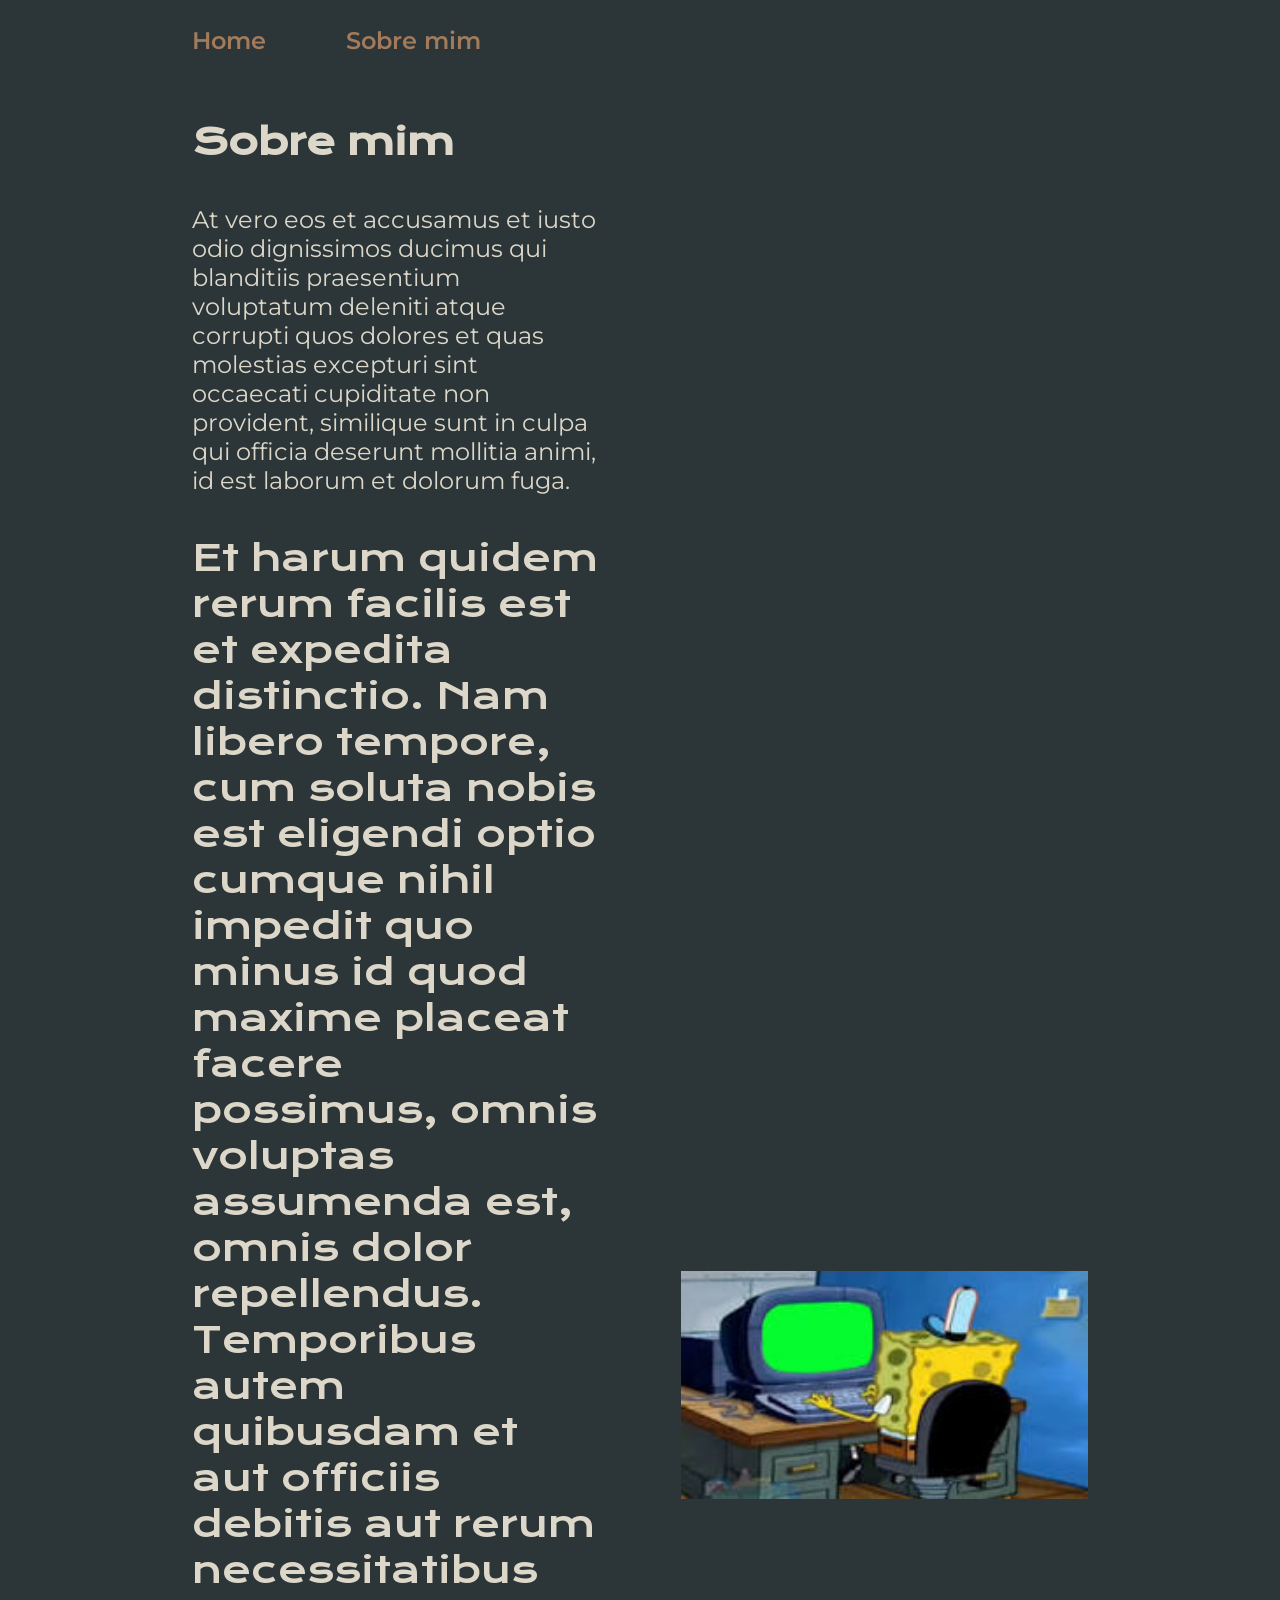
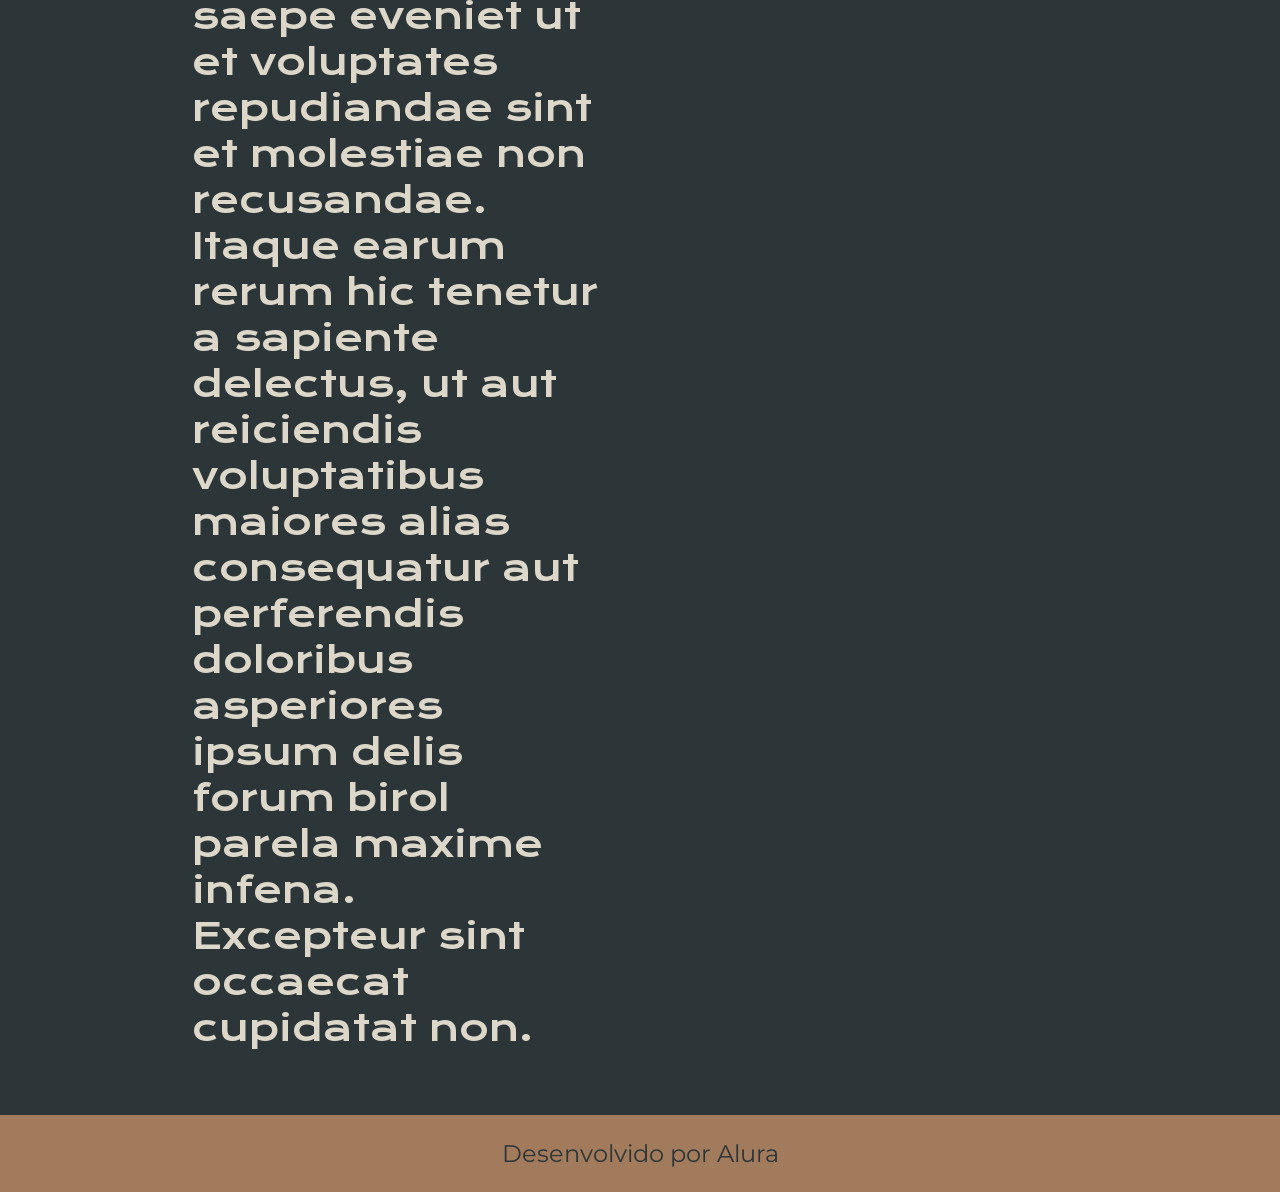
==== about.html @ d349043c "Upload do projeto" ====
<!DOCTYPE html>
<html lang="pt-br">
<head>
    <meta charset="UTF-8">
    <meta http-equiv="X-UA-Compatible" content="IE=edge">
    <meta name="viewport" content="width=device-width, initial-scale=1.0">
    <title>Sober mim</title>
    <link rel="stylesheet" href="./styles/style.css">
</head>
<body>
    <header class="cabecalho">
        <nav class="cabecalho__menu">
            <a class="cabecalho__menu__link" href="index.html">Home</a>
            <a class="cabecalho__menu__link" href="about.html">Sobre mim</a>
        </nav>
    </header>
    <main class="apresentacao">
        <section class="apresentacao__conteudo">
            <h1 class="apresentacao__conteudo__titulo">Sobre mim

            </h1>
            <p class="apresentacao__conteudo__texto">At vero eos et accusamus et iusto odio dignissimos ducimus qui blanditiis praesentium voluptatum deleniti atque corrupti quos dolores et quas molestias excepturi sint occaecati cupiditate non provident, similique sunt in culpa qui officia deserunt mollitia animi, id est laborum et dolorum fuga.</p>

            <p class="apresentacao__conteudo__titulo">Et harum quidem rerum facilis est et expedita distinctio. Nam libero tempore, cum soluta nobis est eligendi optio cumque nihil impedit quo minus id quod maxime placeat facere possimus, omnis voluptas assumenda est, omnis dolor repellendus. Temporibus autem quibusdam et aut officiis debitis aut rerum necessitatibus saepe eveniet ut et voluptates repudiandae sint et molestiae non recusandae. Itaque earum rerum hic tenetur a sapiente delectus, ut aut reiciendis voluptatibus maiores alias consequatur aut perferendis doloribus asperiores ipsum delis forum birol parela maxime infena. Excepteur sint occaecat cupidatat non.
            </p>
        </section>
        <img class="apresentacao__imagem" src="./assets/bob.jpg" alt="foto do bob esponja">
    </main>
    <footer class="rodape">
        <p>Desenvolvido por Alura</p>
    </footer>
</body>
</html>
---- styles/style.css ----
@import url('https://fonts.googleapis.com/css2?family=Krona+One&family=Montserrat:wght@400;600&display=swap');  /*importa fontes do google fonts*/

/**/

:root {
    --cor-primaria: #2C3639;
    --cor-secundaria: #DCD7C9;
    --cor-terciaria: #A27B5C;
    --cor-hover: #3F4E4F;

    --fonte-primaria: 'Krona One', sans-serif;
    --fonte-secundaria: 'Montserrat', sans-serif;
}


* {
    margin: 0; /*Limpa uma área fora da borda. A margem é transparente*/
    padding: 0; /*Limpa uma área ao redor do conteúdo. O enchimento é transparente*/
}

body {
    /*height: 100vh; /*Define a altura da tela viewport*/
    box-sizing: border-box; /*encolhe o conteudo dentro do elemento pai*/
    background-color: var(--cor-primaria); /*cor do plano de fundo*/
    color: var(--cor-secundaria); /*cor das fontes*/    
}

.cabecalho {
    padding: 2% 0 0 15%; /*Cria margem laterais, superior*/
    display: flex;  /*Flexbox - Posiciona tudo dentro do elemento Pai um do lado do outro*/
}

.cabecalho__menu {
    display: flex;  /*Flexbox - Posiciona tudo dentro do elemento Pai um do lado do outro*/
    gap: 80px; /*Cria os espaçamento entre os elementos*/
}

.cabecalho__menu__link {
    font-size: 1.5rem; /*tamanho da fonte. Alterado de 24px para rem. 16px = 1.*/
    font-family: var(--fonte-secundaria);  /*Formato da Fonte do google fonts*/
    font-weight: 600; /*Peso da fonte*/
    color: var(--cor-terciaria); /*Cor da fonte*/
    text-decoration: none; /*remove o sublinhado do link*/
}

.apresentacao { /*Propriedades do main*/
    /*margin: 10% 15%; /*Cria margem laterais, superior*/
    padding: 5% 15%; /*Cria margem laterais, superior*/
    display: flex;  /*Flexbox - Posiciona tudo dentro do elemento Pai um do lado do outro*/
    align-items: center; /*Traz o conteudo pro centro - display flex*/
    justify-content: space-between; /*Flexbox - Espaça os elementos do Main Apresentação*/
    gap: 82px; /*Cria os espaçamento entre os elementos*/
}

.apresentacao__conteudo {  /*Propriedades do <section>*/
    width: 50%; /*largura da section. Alterado de px para % para responsivar*/
    display: flex; /**/
    flex-direction: column; /*Coloca os itens em colunas*/
    gap: 40px; /*Cria os espaçamento entre os elementos filhos*/
}

.apresentacao__conteudo__titulo  { /*Propriedades do <h>1*/
    font-size: 2.25rem; /*tamanho da fonte. Alterado de 36px para rem. 16px = 1.*/ 
    font-family: var(--fonte-primaria); /*Formato da Fonte do google fonts*/
}

.titulo-destaque {
    color: var(--cor-terciaria); /**/
}

.apresentacao__conteudo__texto { /*Propriedades do <p>*/
    font-size: 1.5rem; /*tamanho da fonte. Alterado de 24px para rem. 16px = 1.*/
    font-family: var(--fonte-secundaria);  /*Formato da Fonte do google fonts*/
}

.apresentacao__links { /*Propriedades do <div> botao*/
    display: flex;  /*Flexbox - Posiciona tudo dentro do elemento Pai um do lado do outro*/
    flex-direction: column; /*Coloca os itens da div em colunas*/
    align-items: center; /*Alinha os itens no centro*/
    justify-content: space-between; /*Flexbox - Espaça os elementos do Main Apresentação*/
    gap: 32px; /*Espaçamento entre os itens*/
}

.apresentacao__links__subtitulo {
    font-family: var(--fonte-primaria); /*Formato da Fonte do google fonts*/
    font-weight: 400; /*Peso da fonte*/
    font-size: 1.5rem; /*Tamanho da fonte. Alterado de 24px para rem. 16px = 1.*/
}
.apresentacao__links__navegacao { /*Propriedades do <a> link botao*/
    /* background-color: var(--cor-terciaria); /*Cor de fundo do botão*/
    display: flex;  /*Flexbox - Posiciona tudo dentro do elemento Pai um do lado do outro*/
    justify-content: center; /*Flexbox - Espaça os elementos*/
    gap: 16px; /*Espaçamento entre os itens*/
    border: 2px solid var(--cor-terciaria); /*Borda do botao*/
    width: 50%; /*Largura do botao. Alterado de 378px para %*/
    text-align: center; /*Centralizar texto do botao*/
    border-radius: 8px; /*Borda do botao*/
    font-size: 1.5rem; /*Tamanho da fonte do botao. Alterado de 24px para rem. 16px = 1.*/
    font-weight: 600; /*Peso da fonte*/
    padding: 21.5px 0; /*Distancia do texto ate a borda, horizontal e vertical */
    text-decoration: none; /*Remove a decoração do texto do botão*/
    color: var(--cor-secundaria); /*Cor do texto do botão*/
    font-family: var(--fonte-secundaria); /*Tipo da fonte do botão*/
    
}

.apresentacao__links__link:hover { /*Estiliza o botão quando passa o mouse sobre */
    background-color: var(--cor-hover);
}

.apresentacao__imagem { /*Estiliza a imagem*/
    width: 50%;  /*Tamanho da imagem acompanhando o elemento pai main*/
}

.rodape {  /*Estiliza o rodape*/
    color: var(--cor-primaria); 
    background-color: var(--cor-terciaria);/*cor do plano de fundo*/
    padding: 24px 0; /*Distancia do texto ate a borda, horizontal e vertical */
    text-align: center;
    font-family: 'Montserrat', sans-serif; /*Tipo da fonte do botão*/
    font-size: 1.5rem; /*Tamanho da fonte. Alterado de 24px para rem. 16px = 1.*/
    font-weight: 400; /*Peso da fonte*/
}

@media (max-width: 1200px) {
    .cabecalho {  /*Cabecalho responsivo*/
        padding: 10%; /*Cria margem laterais, superior*/
    }

    .cabecalho__menu { /*Cabecalho responsivo*/
        justify-content: center;
    }

    .apresentacao { /*Propriedades do main responsivo*/
        flex-direction: column-reverse; /*Coloca o flex direction em coluna*/
        padding: 5%; /*Cria margem laterais, superior*/
    
    }

    .apresentacao__conteudo {
        width: auto;
    }
    
}
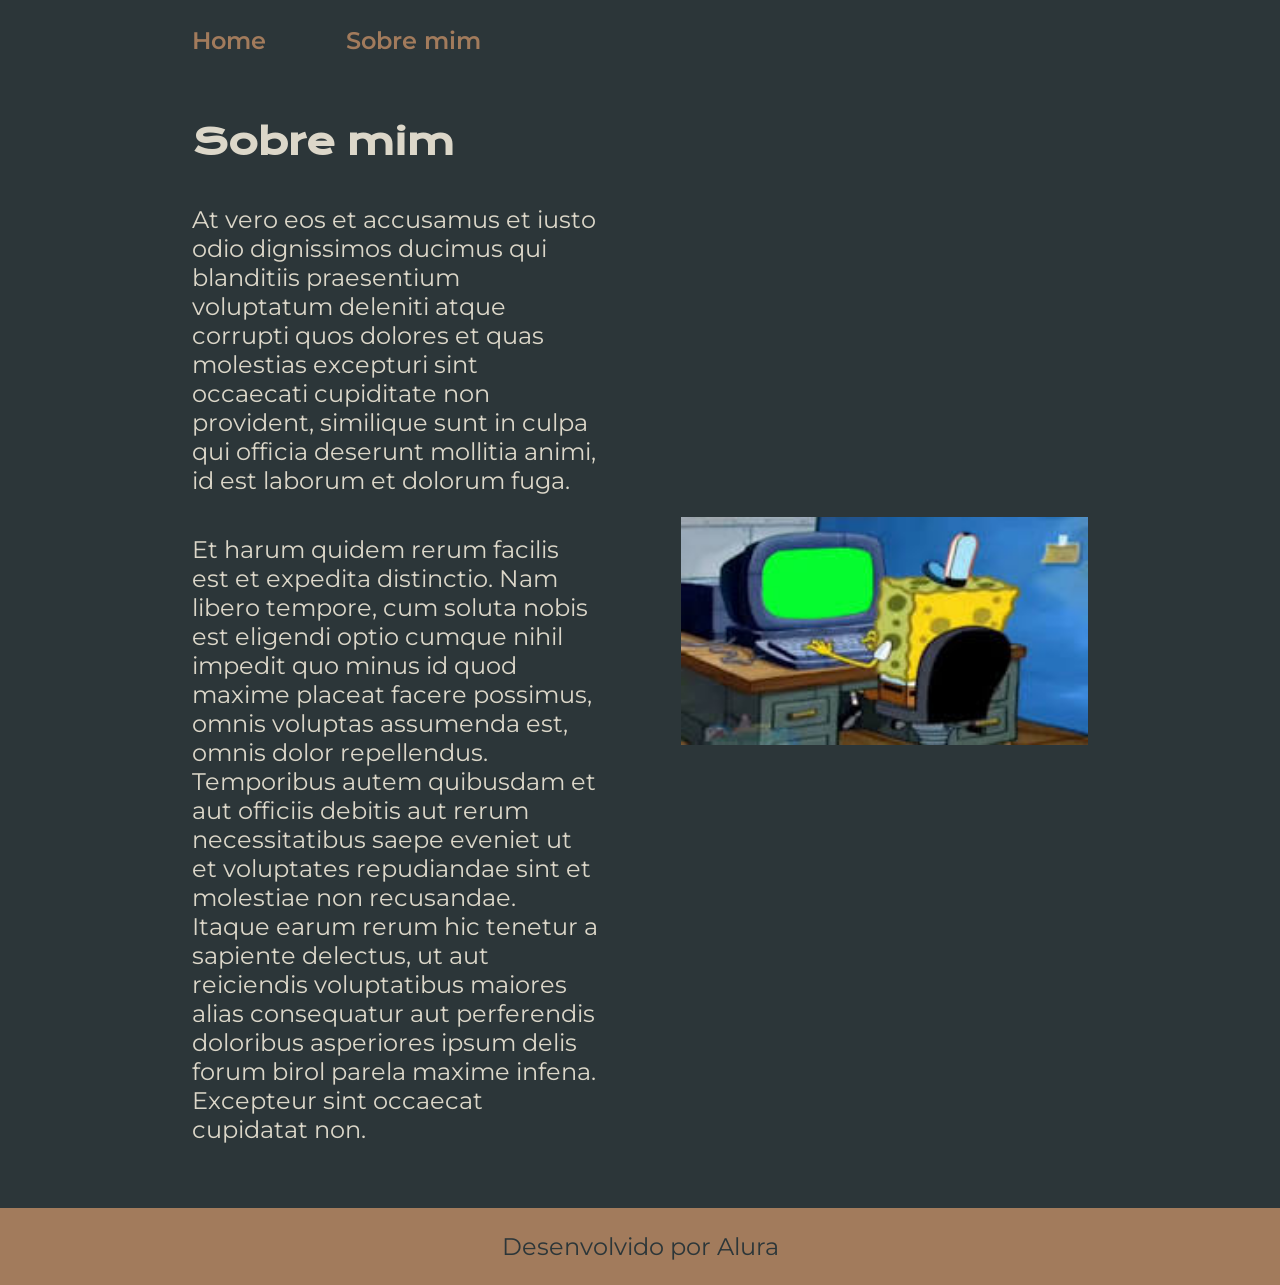
==== commit 3e95eafa: "Arquivos corretos" ====
--- a/about.html
+++ b/about.html
@@ -21,7 +21,7 @@
             </h1>
             <p class="apresentacao__conteudo__texto">At vero eos et accusamus et iusto odio dignissimos ducimus qui blanditiis praesentium voluptatum deleniti atque corrupti quos dolores et quas molestias excepturi sint occaecati cupiditate non provident, similique sunt in culpa qui officia deserunt mollitia animi, id est laborum et dolorum fuga.</p>
 
-            <p class="apresentacao__conteudo__titulo">Et harum quidem rerum facilis est et expedita distinctio. Nam libero tempore, cum soluta nobis est eligendi optio cumque nihil impedit quo minus id quod maxime placeat facere possimus, omnis voluptas assumenda est, omnis dolor repellendus. Temporibus autem quibusdam et aut officiis debitis aut rerum necessitatibus saepe eveniet ut et voluptates repudiandae sint et molestiae non recusandae. Itaque earum rerum hic tenetur a sapiente delectus, ut aut reiciendis voluptatibus maiores alias consequatur aut perferendis doloribus asperiores ipsum delis forum birol parela maxime infena. Excepteur sint occaecat cupidatat non.
+            <p class="apresentacao__conteudo__texto">Et harum quidem rerum facilis est et expedita distinctio. Nam libero tempore, cum soluta nobis est eligendi optio cumque nihil impedit quo minus id quod maxime placeat facere possimus, omnis voluptas assumenda est, omnis dolor repellendus. Temporibus autem quibusdam et aut officiis debitis aut rerum necessitatibus saepe eveniet ut et voluptates repudiandae sint et molestiae non recusandae. Itaque earum rerum hic tenetur a sapiente delectus, ut aut reiciendis voluptatibus maiores alias consequatur aut perferendis doloribus asperiores ipsum delis forum birol parela maxime infena. Excepteur sint occaecat cupidatat non.
             </p>
         </section>
         <img class="apresentacao__imagem" src="./assets/bob.jpg" alt="foto do bob esponja">
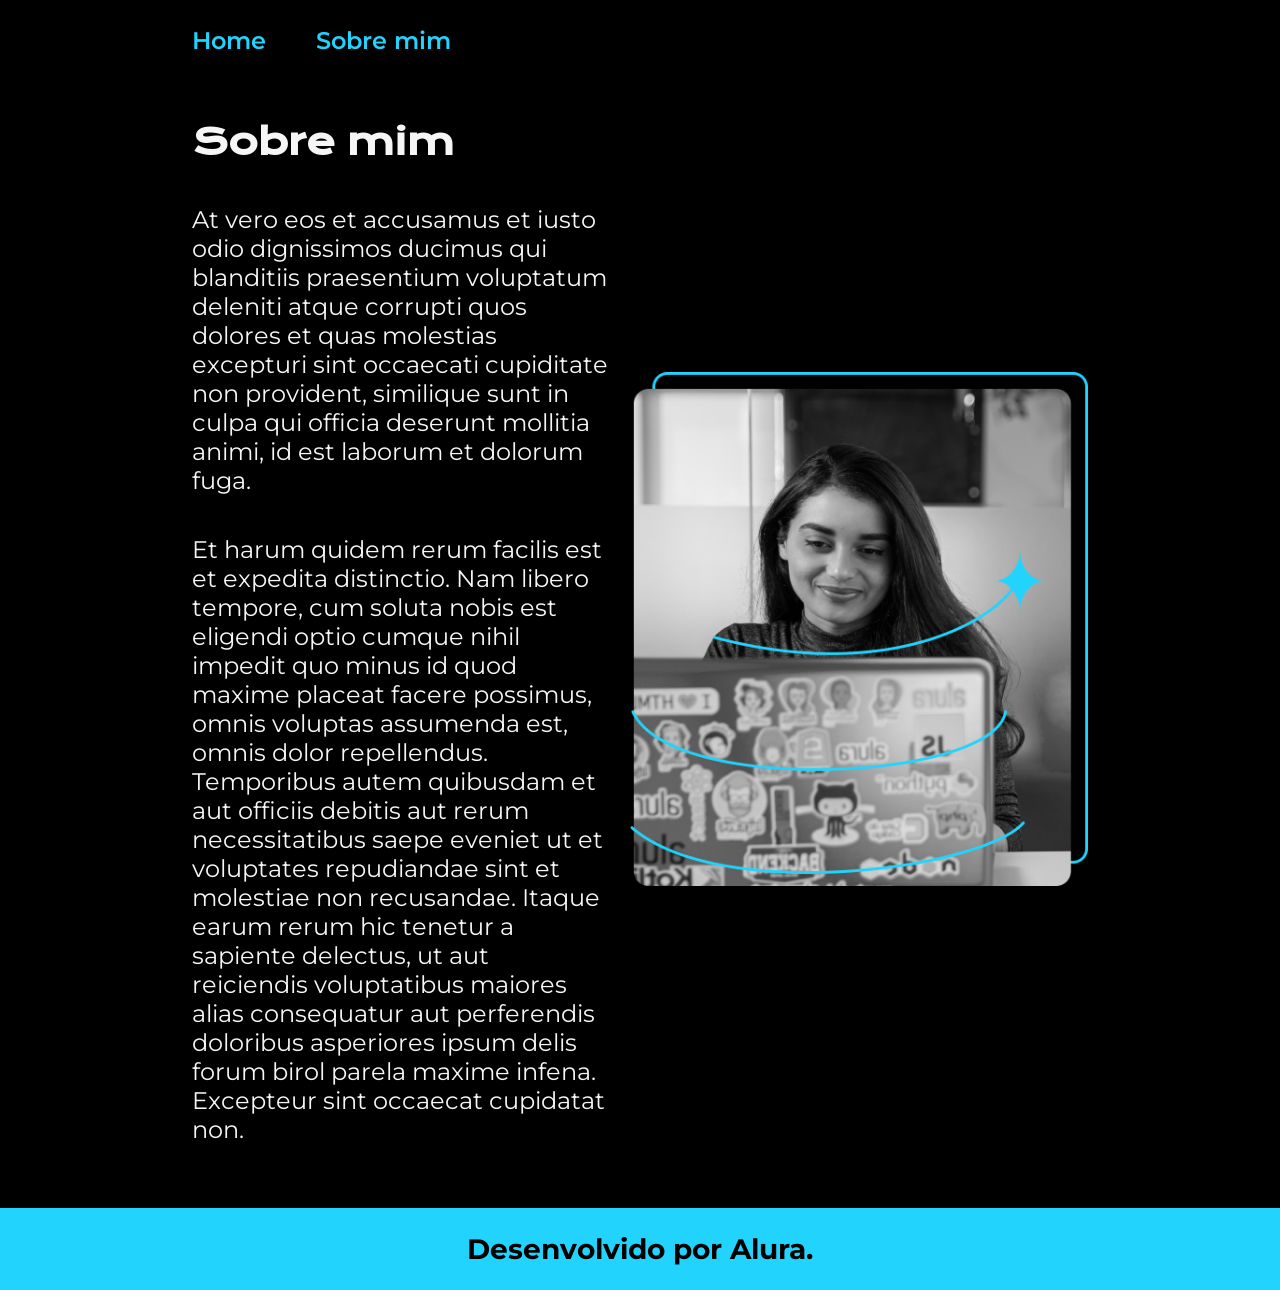
==== commit 03f2b38c: "Novo projeto com ajustes responsivos." ====
--- a/about.html
+++ b/about.html
@@ -4,30 +4,39 @@
     <meta charset="UTF-8">
     <meta http-equiv="X-UA-Compatible" content="IE=edge">
     <meta name="viewport" content="width=device-width, initial-scale=1.0">
-    <title>Sober mim</title>
-    <link rel="stylesheet" href="./styles/style.css">
+    <link rel="stylesheet" href="styles/style.css">
+    <title>Sobre mim</title>
 </head>
 <body>
     <header class="cabecalho">
         <nav class="cabecalho__menu">
-            <a class="cabecalho__menu__link" href="index.html">Home</a>
-            <a class="cabecalho__menu__link" href="about.html">Sobre mim</a>
-        </nav>
+            <a href="index.html"class="cabecalho__menu__link">Home</a>
+            <a href="about.html"class="cabecalho__menu__link">Sobre mim</a>
+        </nav>    
     </header>
     <main class="apresentacao">
         <section class="apresentacao__conteudo">
-            <h1 class="apresentacao__conteudo__titulo">Sobre mim
-
-            </h1>
-            <p class="apresentacao__conteudo__texto">At vero eos et accusamus et iusto odio dignissimos ducimus qui blanditiis praesentium voluptatum deleniti atque corrupti quos dolores et quas molestias excepturi sint occaecati cupiditate non provident, similique sunt in culpa qui officia deserunt mollitia animi, id est laborum et dolorum fuga.</p>
-
-            <p class="apresentacao__conteudo__texto">Et harum quidem rerum facilis est et expedita distinctio. Nam libero tempore, cum soluta nobis est eligendi optio cumque nihil impedit quo minus id quod maxime placeat facere possimus, omnis voluptas assumenda est, omnis dolor repellendus. Temporibus autem quibusdam et aut officiis debitis aut rerum necessitatibus saepe eveniet ut et voluptates repudiandae sint et molestiae non recusandae. Itaque earum rerum hic tenetur a sapiente delectus, ut aut reiciendis voluptatibus maiores alias consequatur aut perferendis doloribus asperiores ipsum delis forum birol parela maxime infena. Excepteur sint occaecat cupidatat non.
+            <h1 class="apresentacao__conteudo__titulo">Sobre mim</h1>
+            <p class="apresentacao__conteudo__texto">At vero eos et accusamus et iusto odio dignissimos ducimus qui 
+                blanditiis praesentium voluptatum deleniti atque corrupti quos dolores et quas molestias excepturi 
+                sint occaecati cupiditate non provident, similique sunt in culpa qui officia deserunt mollitia animi, 
+                id est laborum et dolorum fuga.</p>
+            <p class="apresentacao__conteudo__texto">Et harum quidem rerum facilis est et expedita distinctio. Nam 
+                libero tempore, cum soluta nobis est eligendi optio cumque nihil impedit quo minus id quod maxime 
+                placeat facere possimus, omnis voluptas assumenda est, omnis dolor repellendus. Temporibus autem 
+                quibusdam et aut officiis debitis aut rerum necessitatibus saepe eveniet ut et voluptates repudiandae 
+                sint et molestiae non recusandae. Itaque earum rerum hic tenetur a sapiente delectus, ut aut reiciendis 
+                voluptatibus maiores alias consequatur aut perferendis doloribus asperiores ipsum delis forum birol 
+                parela maxime infena. Excepteur sint occaecat cupidatat non.
             </p>
+              
         </section>
-        <img class="apresentacao__imagem" src="./assets/bob.jpg" alt="foto do bob esponja">
+        <section>
+            <img class="apresentacao__imagem" src="assets/Imagem.png" alt="Imagem Pessoal" class="main__imagem">
+        </section>
     </main>
     <footer class="rodape">
-        <p>Desenvolvido por Alura</p>
+        <h3>Desenvolvido por Alura.</h3>
     </footer>
 </body>
 </html>
--- a/styles/style.css
+++ b/styles/style.css
@@ -1,145 +1,138 @@
+@import url('https://fonts.googleapis.com/css2?family=Krona+One&family=Montserrat:wght@400;600&display=swap');
 
-@import url('https://fonts.googleapis.com/css2?family=Krona+One&family=Montserrat:wght@400;600&display=swap');  /*importa fontes do google fonts*/
-
-/**/
-
-:root {
-    --cor-primaria: #2C3639;
-    --cor-secundaria: #DCD7C9;
-    --cor-terciaria: #A27B5C;
-    --cor-hover: #3F4E4F;
-
+:root{
+    --cor-de-fundo: black;
+    --cor-do-texto: #F6F6F6;
+    --cor-azul: #22D4FD;
     --fonte-primaria: 'Krona One', sans-serif;
     --fonte-secundaria: 'Montserrat', sans-serif;
 }
 
-
 * {
-    margin: 0; /*Limpa uma área fora da borda. A margem é transparente*/
-    padding: 0; /*Limpa uma área ao redor do conteúdo. O enchimento é transparente*/
+    margin: 0;
+    padding: 0;
 }
 
 body {
-    /*height: 100vh; /*Define a altura da tela viewport*/
-    box-sizing: border-box; /*encolhe o conteudo dentro do elemento pai*/
-    background-color: var(--cor-primaria); /*cor do plano de fundo*/
-    color: var(--cor-secundaria); /*cor das fontes*/    
+    /* height: 100vh; */
+    box-sizing: border-box;
+    background-color: var(--cor-de-fundo);
+    color: var(--cor-do-texto);
 }
 
-.cabecalho {
-    padding: 2% 0 0 15%; /*Cria margem laterais, superior*/
-    display: flex;  /*Flexbox - Posiciona tudo dentro do elemento Pai um do lado do outro*/
+.cabecalho{
+    padding: 2% 0% 0% 15% ;
 }
 
-.cabecalho__menu {
-    display: flex;  /*Flexbox - Posiciona tudo dentro do elemento Pai um do lado do outro*/
-    gap: 80px; /*Cria os espaçamento entre os elementos*/
-}
-
-.cabecalho__menu__link {
-    font-size: 1.5rem; /*tamanho da fonte. Alterado de 24px para rem. 16px = 1.*/
-    font-family: var(--fonte-secundaria);  /*Formato da Fonte do google fonts*/
-    font-weight: 600; /*Peso da fonte*/
-    color: var(--cor-terciaria); /*Cor da fonte*/
-    text-decoration: none; /*remove o sublinhado do link*/
-}
-
-.apresentacao { /*Propriedades do main*/
-    /*margin: 10% 15%; /*Cria margem laterais, superior*/
-    padding: 5% 15%; /*Cria margem laterais, superior*/
-    display: flex;  /*Flexbox - Posiciona tudo dentro do elemento Pai um do lado do outro*/
-    align-items: center; /*Traz o conteudo pro centro - display flex*/
-    justify-content: space-between; /*Flexbox - Espaça os elementos do Main Apresentação*/
-    gap: 82px; /*Cria os espaçamento entre os elementos*/
-}
-
-.apresentacao__conteudo {  /*Propriedades do <section>*/
-    width: 50%; /*largura da section. Alterado de px para % para responsivar*/
-    display: flex; /**/
-    flex-direction: column; /*Coloca os itens em colunas*/
-    gap: 40px; /*Cria os espaçamento entre os elementos filhos*/
-}
-
-.apresentacao__conteudo__titulo  { /*Propriedades do <h>1*/
-    font-size: 2.25rem; /*tamanho da fonte. Alterado de 36px para rem. 16px = 1.*/ 
-    font-family: var(--fonte-primaria); /*Formato da Fonte do google fonts*/
-}
-
-.titulo-destaque {
-    color: var(--cor-terciaria); /**/
-}
-
-.apresentacao__conteudo__texto { /*Propriedades do <p>*/
-    font-size: 1.5rem; /*tamanho da fonte. Alterado de 24px para rem. 16px = 1.*/
-    font-family: var(--fonte-secundaria);  /*Formato da Fonte do google fonts*/
-}
-
-.apresentacao__links { /*Propriedades do <div> botao*/
-    display: flex;  /*Flexbox - Posiciona tudo dentro do elemento Pai um do lado do outro*/
-    flex-direction: column; /*Coloca os itens da div em colunas*/
-    align-items: center; /*Alinha os itens no centro*/
-    justify-content: space-between; /*Flexbox - Espaça os elementos do Main Apresentação*/
-    gap: 32px; /*Espaçamento entre os itens*/
-}
-
-.apresentacao__links__subtitulo {
-    font-family: var(--fonte-primaria); /*Formato da Fonte do google fonts*/
-    font-weight: 400; /*Peso da fonte*/
-    font-size: 1.5rem; /*Tamanho da fonte. Alterado de 24px para rem. 16px = 1.*/
-}
-.apresentacao__links__navegacao { /*Propriedades do <a> link botao*/
-    /* background-color: var(--cor-terciaria); /*Cor de fundo do botão*/
-    display: flex;  /*Flexbox - Posiciona tudo dentro do elemento Pai um do lado do outro*/
-    justify-content: center; /*Flexbox - Espaça os elementos*/
-    gap: 16px; /*Espaçamento entre os itens*/
-    border: 2px solid var(--cor-terciaria); /*Borda do botao*/
-    width: 50%; /*Largura do botao. Alterado de 378px para %*/
-    text-align: center; /*Centralizar texto do botao*/
-    border-radius: 8px; /*Borda do botao*/
-    font-size: 1.5rem; /*Tamanho da fonte do botao. Alterado de 24px para rem. 16px = 1.*/
-    font-weight: 600; /*Peso da fonte*/
-    padding: 21.5px 0; /*Distancia do texto ate a borda, horizontal e vertical */
-    text-decoration: none; /*Remove a decoração do texto do botão*/
-    color: var(--cor-secundaria); /*Cor do texto do botão*/
-    font-family: var(--fonte-secundaria); /*Tipo da fonte do botão*/
+.cabecalho__menu{
+    display: flex;
+    gap: 50px;
     
 }
 
-.apresentacao__links__link:hover { /*Estiliza o botão quando passa o mouse sobre */
-    background-color: var(--cor-hover);
+.cabecalho__menu__link{
+    color: var(--cor-azul);
+    font-family: var(--fonte-secundaria);
+    font-weight: 600;
+    font-size: 24px;
+    text-decoration: none;
 }
 
-.apresentacao__imagem { /*Estiliza a imagem*/
-    width: 50%;  /*Tamanho da imagem acompanhando o elemento pai main*/
+.apresentacao{
+    padding: 5% 15%;
+    display: flex;
+    align-items: center;
+    justify-content: space-between;
+    gap: 20px;
 }
 
-.rodape {  /*Estiliza o rodape*/
-    color: var(--cor-primaria); 
-    background-color: var(--cor-terciaria);/*cor do plano de fundo*/
-    padding: 24px 0; /*Distancia do texto ate a borda, horizontal e vertical */
+.apresentacao__conteudo {
+    width: 50%;/* width: 615px; */
+    display: flex;
+    flex-direction: column;
+    gap: 40px;
+}
+
+.apresentacao__conteudo__titulo{
+    font-size: 2.25rem;
+    font-family: var(--fonte-primaria);
+}
+
+.titulo__destaque {
+    color: var(--cor-azul);
+}
+
+.apresentacao__conteudo__texto{
+    font-size: 1.5rem;
+    font-family: var(--fonte-secundaria);
+}
+
+.apresentacao__links {
+    display: flex;
+    flex-direction: column;
+    justify-content: space-between;
+    align-items: center;
+    gap: 32px;
+}
+
+.apresentacao__links__subtitulo{
+    font-family: var(--fonte-primaria);
+    font-weight: 400;
+    font-size: 1.5rem;
+}
+
+.apresentacao__links__navegacao {
+    /*background-color: var(--cor-azul);*/
+    display: flex;
+    justify-content: center;
+    gap: 16px;
+    border: 2px solid var(--cor-azul);
+    width: 50%;/* width: 378px; */
     text-align: center;
-    font-family: 'Montserrat', sans-serif; /*Tipo da fonte do botão*/
-    font-size: 1.5rem; /*Tamanho da fonte. Alterado de 24px para rem. 16px = 1.*/
-    font-weight: 400; /*Peso da fonte*/
+    border-radius: 8px;
+    font-size: 1.5rem;
+    padding: 21.5px 0;
+    text-decoration: none;
+    color: var(--cor-do-texto);
+    font-family: var(--fonte-secundaria);
+    font-weight: 600;
+}
+
+.apresentacao__links__navegacao:hover{
+    background-color: #272727;
+}
+
+.rodape{
+    padding: 24px;
+    color: var(--cor-de-fundo);
+    background: var(--cor-azul);
+    text-align: center;
+    font-family: var(--fonte-secundaria);
+    font-weight: 400;
+    font-size: 1.5rem;
+}
+
+.apresentacao__imagem{
+    width: 100%;
 }
 
 @media (max-width: 1200px) {
-    .cabecalho {  /*Cabecalho responsivo*/
-        padding: 10%; /*Cria margem laterais, superior*/
+
+    .cabecalho{
+        padding: 10%;
     }
 
-    .cabecalho__menu { /*Cabecalho responsivo*/
+    .cabecalho__menu{
         justify-content: center;
     }
 
-    .apresentacao { /*Propriedades do main responsivo*/
-        flex-direction: column-reverse; /*Coloca o flex direction em coluna*/
-        padding: 5%; /*Cria margem laterais, superior*/
-    
+    .apresentacao{
+        padding: 5%;
+        flex-direction: column-reverse;
     }
 
     .apresentacao__conteudo {
         width: auto;
+        text-align: center
     }
-    
-}
+}
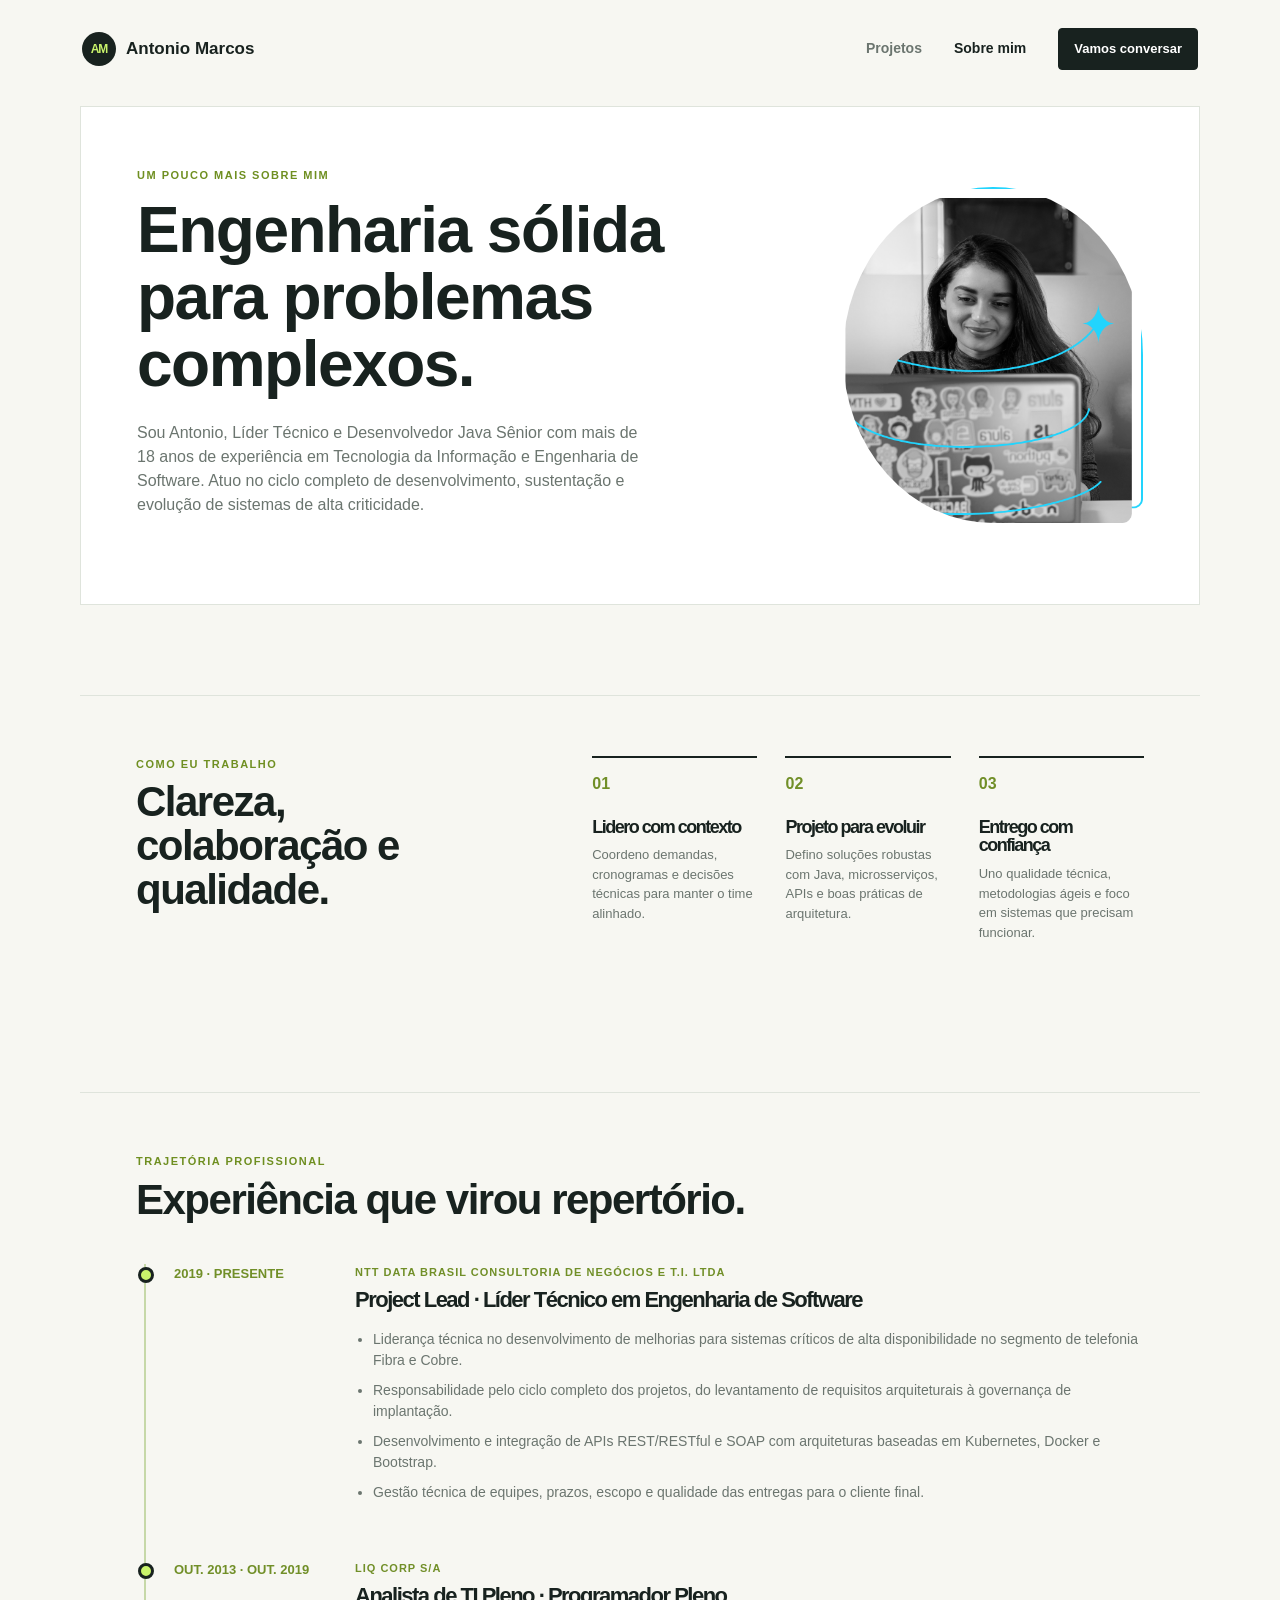
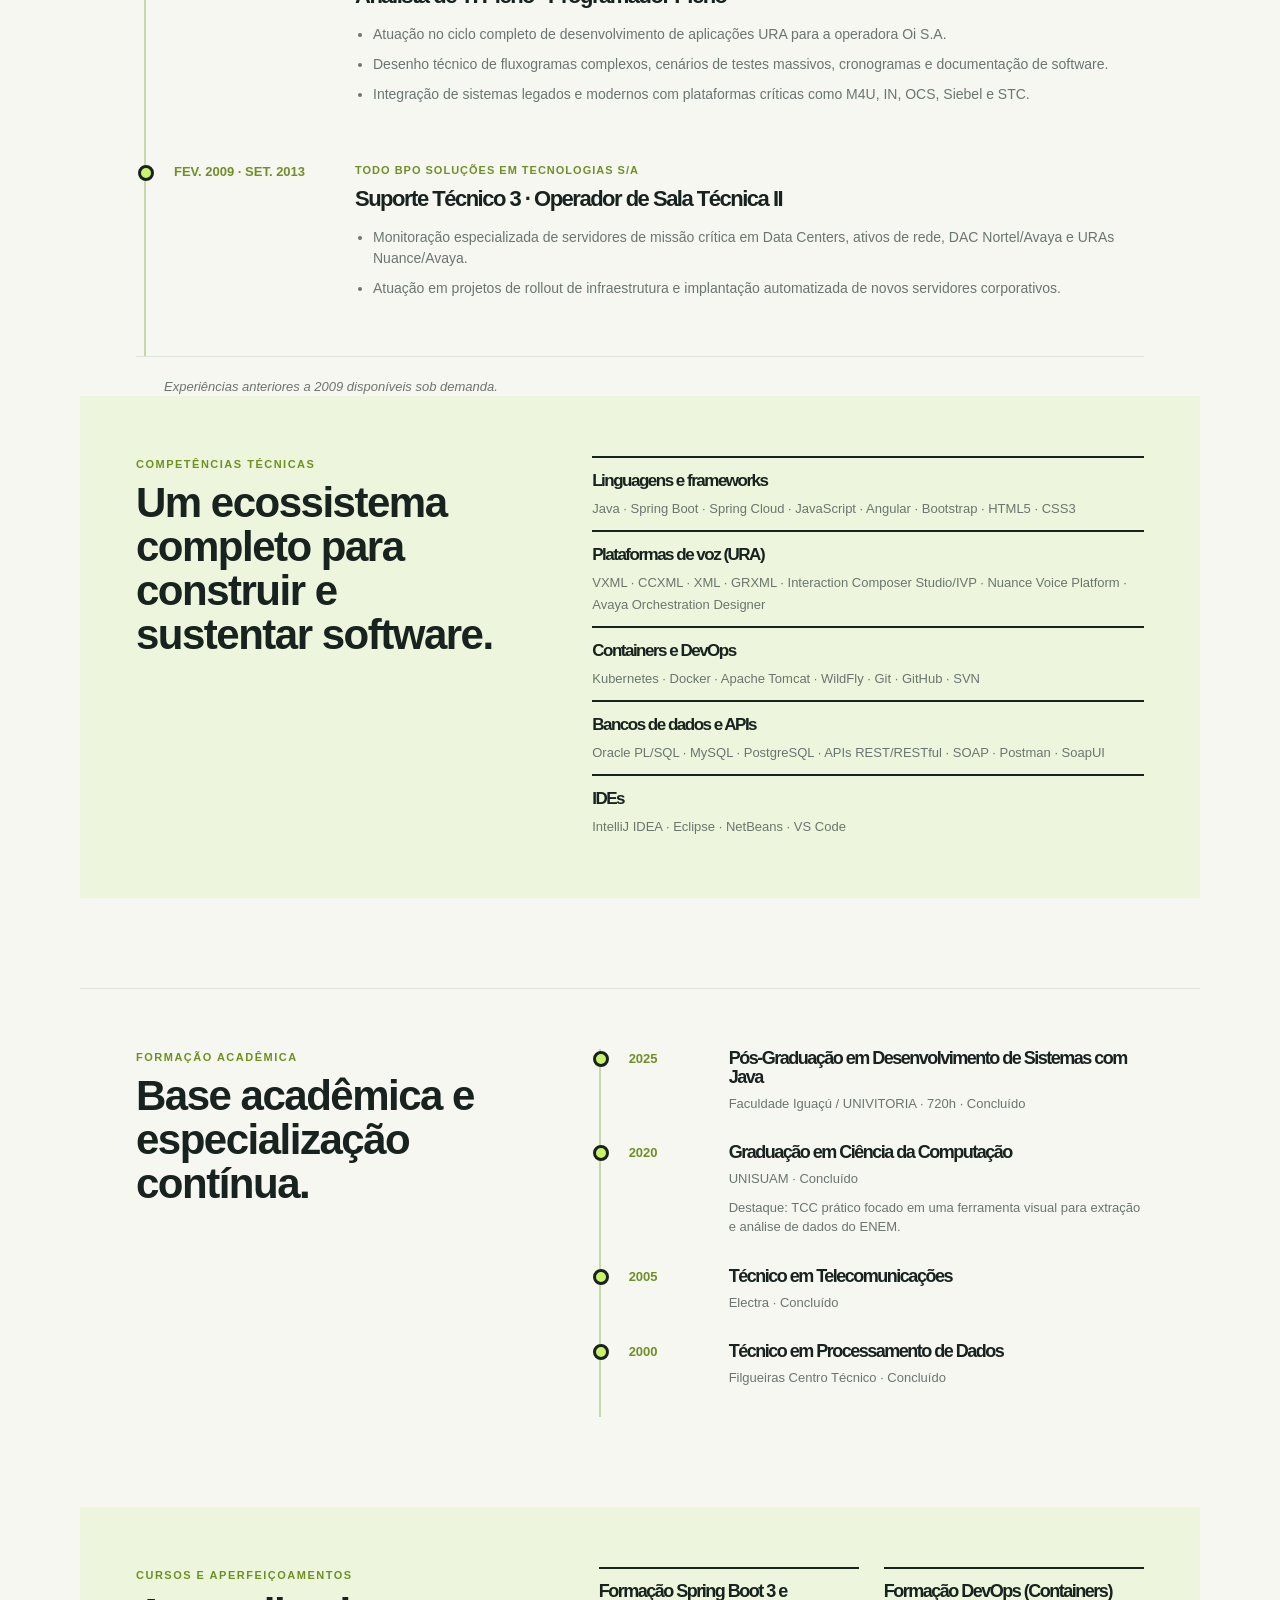
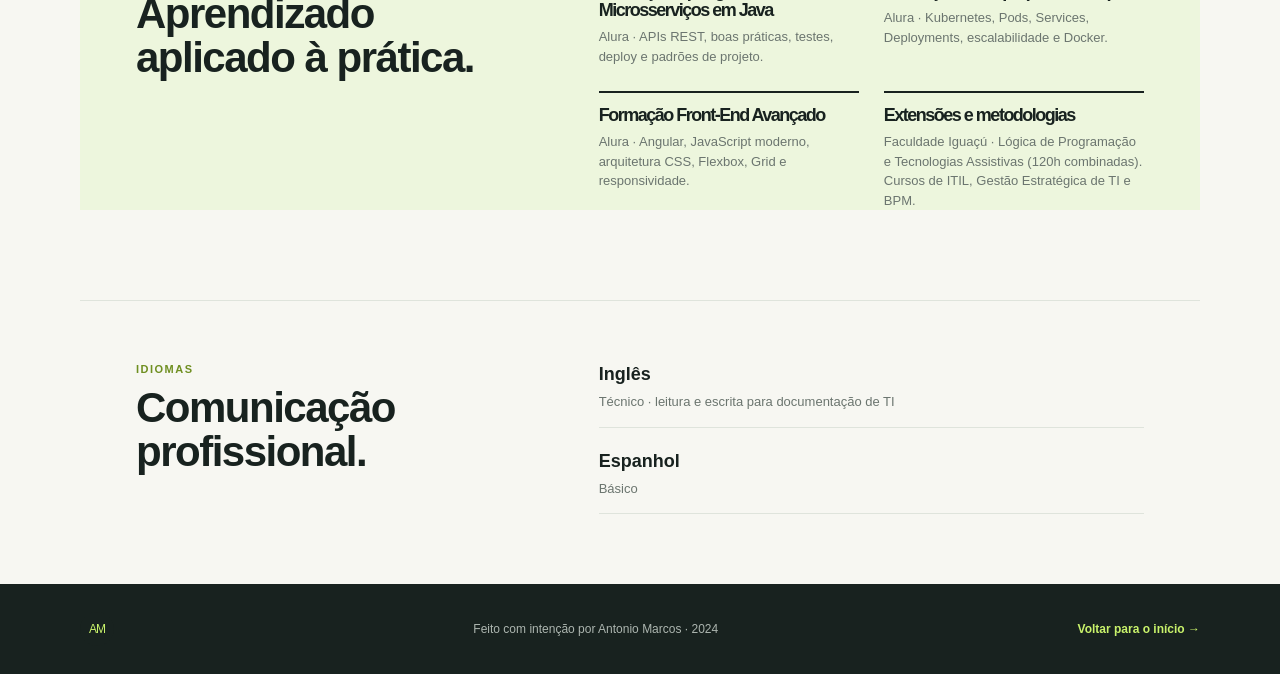
==== commit 6dcdb1a7: "Add files via upload" ====
--- a/about.html
+++ b/about.html
@@ -1,42 +1,27 @@
 <!DOCTYPE html>
-<html lang="pt-br">
+<html lang="pt-BR">
 <head>
     <meta charset="UTF-8">
     <meta http-equiv="X-UA-Compatible" content="IE=edge">
     <meta name="viewport" content="width=device-width, initial-scale=1.0">
     <link rel="stylesheet" href="styles/style.css">
-    <title>Sobre mim</title>
+    <meta name="description" content="Conheça a trajetória, habilidades e forma de trabalhar de Antonio Marcos Silva.">
+    <title>Sobre mim | Desenvolvimento de Sistemas Java</title>
 </head>
 <body>
     <header class="cabecalho">
-        <nav class="cabecalho__menu">
-            <a href="index.html"class="cabecalho__menu__link">Home</a>
-            <a href="about.html"class="cabecalho__menu__link">Sobre mim</a>
+        <a class="marca" href="index.html"><span>AM</span> Antonio Marcos</a>
+        <nav class="cabecalho__menu" aria-label="Navegação principal">
+            <a href="index.html#projetos" class="cabecalho__menu__link">Projetos</a>
+            <a href="about.html" class="cabecalho__menu__link ativo">Sobre mim</a>
+            <a href="index.html#contato" class="botao botao--pequeno">Vamos conversar</a>
         </nav>    
     </header>
-    <main class="apresentacao">
-        <section class="apresentacao__conteudo">
-            <h1 class="apresentacao__conteudo__titulo">Sobre mim</h1>
-            <p class="apresentacao__conteudo__texto">At vero eos et accusamus et iusto odio dignissimos ducimus qui 
-                blanditiis praesentium voluptatum deleniti atque corrupti quos dolores et quas molestias excepturi 
-                sint occaecati cupiditate non provident, similique sunt in culpa qui officia deserunt mollitia animi, 
-                id est laborum et dolorum fuga.</p>
-            <p class="apresentacao__conteudo__texto">Et harum quidem rerum facilis est et expedita distinctio. Nam 
-                libero tempore, cum soluta nobis est eligendi optio cumque nihil impedit quo minus id quod maxime 
-                placeat facere possimus, omnis voluptas assumenda est, omnis dolor repellendus. Temporibus autem 
-                quibusdam et aut officiis debitis aut rerum necessitatibus saepe eveniet ut et voluptates repudiandae 
-                sint et molestiae non recusandae. Itaque earum rerum hic tenetur a sapiente delectus, ut aut reiciendis 
-                voluptatibus maiores alias consequatur aut perferendis doloribus asperiores ipsum delis forum birol 
-                parela maxime infena. Excepteur sint occaecat cupidatat non.
-            </p>
-              
-        </section>
-        <section>
-            <img class="apresentacao__imagem" src="assets/Imagem.png" alt="Imagem Pessoal" class="main__imagem">
-        </section>
+    <main class="sobre"><section class="sobre__hero"><div><p class="sobretitulo">UM POUCO MAIS SOBRE MIM</p><h1>Engenharia sólida para problemas complexos.</h1><p class="texto-suave">Sou Antonio, Líder Técnico e Desenvolvedor Java Sênior com mais de 18 anos de experiência em Tecnologia da Informação e Engenharia de Software. Atuo no ciclo completo de desenvolvimento, sustentação e evolução de sistemas de alta criticidade.</p></div><img src="assets/Imagem.png" alt="Antonio Marcos trabalhando no computador"></section><section class="sobre__grid"><div><p class="sobretitulo">COMO EU TRABALHO</p><h2>Clareza, colaboração e qualidade.</h2></div><div class="principios"><div><span>01</span><h3>Lidero com contexto</h3><p>Coordeno demandas, cronogramas e decisões técnicas para manter o time alinhado.</p></div><div><span>02</span><h3>Projeto para evoluir</h3><p>Defino soluções robustas com Java, microsserviços, APIs e boas práticas de arquitetura.</p></div><div><span>03</span><h3>Entrego com confiança</h3><p>Uno qualidade técnica, metodologias ágeis e foco em sistemas que precisam funcionar.</p></div></div></section><section class="experiencia"><div class="experiencia__cabecalho"><p class="sobretitulo">TRAJETÓRIA PROFISSIONAL</p><h2>Experiência que virou repertório.</h2></div><div class="linha-do-tempo"><article class="cargo"><div class="cargo__periodo">2019 · presente</div><div class="cargo__conteudo"><p class="cargo__empresa">NTT DATA BRASIL CONSULTORIA DE NEGÓCIOS E T.I. LTDA</p><h3>Project Lead · Líder Técnico em Engenharia de Software</h3><ul><li>Liderança técnica no desenvolvimento de melhorias para sistemas críticos de alta disponibilidade no segmento de telefonia Fibra e Cobre.</li><li>Responsabilidade pelo ciclo completo dos projetos, do levantamento de requisitos arquiteturais à governança de implantação.</li><li>Desenvolvimento e integração de APIs REST/RESTful e SOAP com arquiteturas baseadas em Kubernetes, Docker e Bootstrap.</li><li>Gestão técnica de equipes, prazos, escopo e qualidade das entregas para o cliente final.</li></ul></div></article><article class="cargo"><div class="cargo__periodo">out. 2013 · out. 2019</div><div class="cargo__conteudo"><p class="cargo__empresa">LIQ CORP S/A</p><h3>Analista de TI Pleno · Programador Pleno</h3><ul><li>Atuação no ciclo completo de desenvolvimento de aplicações URA para a operadora Oi S.A.</li><li>Desenho técnico de fluxogramas complexos, cenários de testes massivos, cronogramas e documentação de software.</li><li>Integração de sistemas legados e modernos com plataformas críticas como M4U, IN, OCS, Siebel e STC.</li></ul></div></article><article class="cargo"><div class="cargo__periodo">fev. 2009 · set. 2013</div><div class="cargo__conteudo"><p class="cargo__empresa">TODO BPO SOLUÇÕES EM TECNOLOGIAS S/A</p><h3>Suporte Técnico 3 · Operador de Sala Técnica II</h3><ul><li>Monitoração especializada de servidores de missão crítica em Data Centers, ativos de rede, DAC Nortel/Avaya e URAs Nuance/Avaya.</li><li>Atuação em projetos de rollout de infraestrutura e implantação automatizada de novos servidores corporativos.</li></ul></div></article></div><p class="experiencia__nota">Experiências anteriores a 2009 disponíveis sob demanda.</p></section><section class="sobre__grid sobre__grid--habilidades"><div><p class="sobretitulo">COMPETÊNCIAS TÉCNICAS</p><h2>Um ecossistema completo para construir e sustentar software.</h2></div><div class="habilidades"><div class="habilidade-grupo"><h3>Linguagens e frameworks</h3><p>Java · Spring Boot · Spring Cloud · JavaScript · Angular · Bootstrap · HTML5 · CSS3</p></div><div class="habilidade-grupo"><h3>Plataformas de voz (URA)</h3><p>VXML · CCXML · XML · GRXML · Interaction Composer Studio/IVP · Nuance Voice Platform · Avaya Orchestration Designer</p></div><div class="habilidade-grupo"><h3>Containers e DevOps</h3><p>Kubernetes · Docker · Apache Tomcat · WildFly · Git · GitHub · SVN</p></div><div class="habilidade-grupo"><h3>Bancos de dados e APIs</h3><p>Oracle PL/SQL · MySQL · PostgreSQL · APIs REST/RESTful · SOAP · Postman · SoapUI</p></div><div class="habilidade-grupo"><h3>IDEs</h3><p>IntelliJ IDEA · Eclipse · NetBeans · VS Code</p></div></div></section>
+        <section class="formacao"><div class="formacao__cabecalho"><p class="sobretitulo">FORMAÇÃO ACADÊMICA</p><h2>Base acadêmica e especialização contínua.</h2></div><div class="formacao__lista"><article><span>2025</span><div><h3>Pós-Graduação em Desenvolvimento de Sistemas com Java</h3><p>Faculdade Iguaçú / UNIVITORIA · 720h · Concluído</p></div></article><article><span>2020</span><div><h3>Graduação em Ciência da Computação</h3><p>UNISUAM · Concluído</p><p class="destaque-formacao">Destaque: TCC prático focado em uma ferramenta visual para extração e análise de dados do ENEM.</p></div></article><article><span>2005</span><div><h3>Técnico em Telecomunicações</h3><p>Electra · Concluído</p></div></article><article><span>2000</span><div><h3>Técnico em Processamento de Dados</h3><p>Filgueiras Centro Técnico · Concluído</p></div></article></div></section><section class="aperfeicoamento"><div><p class="sobretitulo">CURSOS E APERFEIÇOAMENTOS</p><h2>Aprendizado aplicado à prática.</h2></div><div class="curso-lista"><article><h3>Formação Spring Boot 3 e Microsserviços em Java</h3><p>Alura · APIs REST, boas práticas, testes, deploy e padrões de projeto.</p></article><article><h3>Formação DevOps (Containers)</h3><p>Alura · Kubernetes, Pods, Services, Deployments, escalabilidade e Docker.</p></article><article><h3>Formação Front-End Avançado</h3><p>Alura · Angular, JavaScript moderno, arquitetura CSS, Flexbox, Grid e responsividade.</p></article><article><h3>Extensões e metodologias</h3><p>Faculdade Iguaçú · Lógica de Programação e Tecnologias Assistivas (120h combinadas). Cursos de ITIL, Gestão Estratégica de TI e BPM.</p></article></div></section><section class="idiomas"><div><p class="sobretitulo">IDIOMAS</p><h2>Comunicação profissional.</h2></div><div class="idiomas__lista"><p><strong>Inglês</strong><span>Técnico · leitura e escrita para documentação de TI</span></p><p><strong>Espanhol</strong><span>Básico</span></p></div></section>
     </main>
     <footer class="rodape">
-        <h3>Desenvolvido por Alura.</h3>
+        <span>AM</span><p>Feito com intenção por Antonio Marcos · 2024</p><a href="index.html">Voltar para o início →</a>
     </footer>
 </body>
 </html>
--- a/styles/style.css
+++ b/styles/style.css
@@ -1,138 +1,9 @@
-@import url('https://fonts.googleapis.com/css2?family=Krona+One&family=Montserrat:wght@400;600&display=swap');
-
-:root{
-    --cor-de-fundo: black;
-    --cor-do-texto: #F6F6F6;
-    --cor-azul: #22D4FD;
-    --fonte-primaria: 'Krona One', sans-serif;
-    --fonte-secundaria: 'Montserrat', sans-serif;
-}
-
-* {
-    margin: 0;
-    padding: 0;
-}
-
-body {
-    /* height: 100vh; */
-    box-sizing: border-box;
-    background-color: var(--cor-de-fundo);
-    color: var(--cor-do-texto);
-}
-
-.cabecalho{
-    padding: 2% 0% 0% 15% ;
-}
-
-.cabecalho__menu{
-    display: flex;
-    gap: 50px;
-    
-}
-
-.cabecalho__menu__link{
-    color: var(--cor-azul);
-    font-family: var(--fonte-secundaria);
-    font-weight: 600;
-    font-size: 24px;
-    text-decoration: none;
-}
-
-.apresentacao{
-    padding: 5% 15%;
-    display: flex;
-    align-items: center;
-    justify-content: space-between;
-    gap: 20px;
-}
-
-.apresentacao__conteudo {
-    width: 50%;/* width: 615px; */
-    display: flex;
-    flex-direction: column;
-    gap: 40px;
-}
-
-.apresentacao__conteudo__titulo{
-    font-size: 2.25rem;
-    font-family: var(--fonte-primaria);
-}
-
-.titulo__destaque {
-    color: var(--cor-azul);
-}
-
-.apresentacao__conteudo__texto{
-    font-size: 1.5rem;
-    font-family: var(--fonte-secundaria);
-}
-
-.apresentacao__links {
-    display: flex;
-    flex-direction: column;
-    justify-content: space-between;
-    align-items: center;
-    gap: 32px;
-}
-
-.apresentacao__links__subtitulo{
-    font-family: var(--fonte-primaria);
-    font-weight: 400;
-    font-size: 1.5rem;
-}
-
-.apresentacao__links__navegacao {
-    /*background-color: var(--cor-azul);*/
-    display: flex;
-    justify-content: center;
-    gap: 16px;
-    border: 2px solid var(--cor-azul);
-    width: 50%;/* width: 378px; */
-    text-align: center;
-    border-radius: 8px;
-    font-size: 1.5rem;
-    padding: 21.5px 0;
-    text-decoration: none;
-    color: var(--cor-do-texto);
-    font-family: var(--fonte-secundaria);
-    font-weight: 600;
-}
-
-.apresentacao__links__navegacao:hover{
-    background-color: #272727;
-}
-
-.rodape{
-    padding: 24px;
-    color: var(--cor-de-fundo);
-    background: var(--cor-azul);
-    text-align: center;
-    font-family: var(--fonte-secundaria);
-    font-weight: 400;
-    font-size: 1.5rem;
-}
-
-.apresentacao__imagem{
-    width: 100%;
-}
-
-@media (max-width: 1200px) {
-
-    .cabecalho{
-        padding: 10%;
-    }
-
-    .cabecalho__menu{
-        justify-content: center;
-    }
-
-    .apresentacao{
-        padding: 5%;
-        flex-direction: column-reverse;
-    }
-
-    .apresentacao__conteudo {
-        width: auto;
-        text-align: center
-    }
-}+.formacao,.aperfeicoamento,.idiomas{border-top:1px solid var(--line);display:grid;gap:70px;grid-template-columns:.72fr 1fr;margin:90px auto 0;max-width:1120px;padding:60px 56px 0}.formacao h2,.aperfeicoamento h2,.idiomas h2{font-size:clamp(28px,4vw,42px);margin-top:8px}.formacao__lista{border-left:2px solid #c6d8a8}.formacao__lista article{display:grid;gap:30px;grid-template-columns:70px 1fr;padding:0 0 30px 28px;position:relative}.formacao__lista article:before{background:var(--lime);border:3px solid var(--ink);border-radius:50%;content:'';height:10px;left:-8px;position:absolute;top:2px;width:10px}.formacao__lista article>span{color:#718f28;font-family:var(--serif);font-size:13px;font-weight:700}.formacao__lista h3,.curso-lista h3{font-size:18px;margin-bottom:7px}.formacao__lista p,.curso-lista p,.idiomas__lista span{color:var(--muted);font-size:13px}.destaque-formacao{margin-top:9px}.aperfeicoamento{background:#edf6dd;border:0}.curso-lista{display:grid;gap:25px;grid-template-columns:1fr 1fr}.curso-lista article{border-top:2px solid var(--ink);padding-top:13px}.idiomas{padding-bottom:70px}.idiomas__lista{display:flex;flex-direction:column;gap:20px}.idiomas__lista p{border-bottom:1px solid var(--line);display:flex;flex-direction:column;padding-bottom:15px}.idiomas__lista strong{font-family:var(--serif);font-size:18px}.idiomas__lista span{margin-top:4px}@media(max-width:760px){.formacao,.aperfeicoamento,.idiomas{display:block;margin-top:55px;padding:45px 25px 0}.formacao__lista,.curso-lista,.idiomas__lista{margin-top:35px}.formacao__lista article{grid-template-columns:55px 1fr}.curso-lista{display:block}.curso-lista article{margin-bottom:25px}.idiomas{padding-bottom:55px}}
+.resumo-profissional,.curriculo__experiencia,.competencias-resumidas{border-top:1px solid var(--line);display:grid;gap:70px;grid-template-columns:.72fr 1fr;margin:90px auto 0;max-width:1120px;padding:60px 32px 0}.resumo-profissional h2,.competencias-resumidas h2{font-size:clamp(28px,4vw,42px);margin-top:8px}.resumo-profissional>p{color:var(--muted);font-size:17px;max-width:650px}.curriculo__experiencia{display:block}.experiencia-resumida{border-left:2px solid #c6d8a8;margin:40px 0 0 8px}.experiencia-resumida article{display:grid;gap:36px;grid-template-columns:145px 1fr;padding:0 0 32px 28px;position:relative}.experiencia-resumida article:before{background:var(--lime);border:3px solid var(--ink);border-radius:50%;content:'';height:10px;left:-8px;position:absolute;top:3px;width:10px}.experiencia-resumida article>span{color:#718f28;font-family:var(--serif);font-size:13px;font-weight:700;text-transform:uppercase}.experiencia-resumida p:first-child{color:#718f28;font-size:11px;font-weight:700;letter-spacing:1px}.experiencia-resumida h3{font-size:21px;margin:7px 0 9px}.experiencia-resumida article div>p:last-child{color:var(--muted);font-size:14px}.competencias-resumidas{padding-bottom:0}.tags--grandes{align-content:start;gap:10px}.tags--grandes span{color:var(--ink);font-size:13px;padding:9px 14px}
+@media(max-width:760px){.resumo-profissional,.curriculo__experiencia,.competencias-resumidas{display:block;margin-top:60px;padding:45px 15px 0}.resumo-profissional>p{font-size:15px;margin-top:28px}.experiencia-resumida article{display:block;padding-left:22px}.experiencia-resumida article>span{display:block;margin-bottom:12px}.competencias-resumidas .tags{margin-top:30px}}
+@media(max-width:760px){.experiencia{margin-top:55px;padding:45px 25px 0}.cargo{display:block;padding-left:22px}.cargo__periodo{margin-bottom:12px}.cargo h3{font-size:19px}.experiencia__nota{padding-left:22px}}
+.experiencia{border-top:1px solid var(--line);margin-top:90px;padding:60px 56px 0}.experiencia__cabecalho h2{font-size:clamp(28px,4vw,42px);margin-top:8px}.linha-do-tempo{border-left:2px solid #c6d8a8;margin:42px 0 0 8px}.cargo{display:grid;gap:36px;grid-template-columns:145px 1fr;padding:0 0 48px 28px;position:relative}.cargo:before{background:var(--lime);border:3px solid var(--ink);border-radius:50%;content:'';height:10px;left:-8px;position:absolute;top:3px;width:10px}.cargo__periodo{color:#718f28;font-family:var(--serif);font-size:13px;font-weight:700;text-transform:uppercase}.cargo__empresa{color:#718f28;font-size:11px;font-weight:700;letter-spacing:1px}.cargo h3{font-size:22px;margin:8px 0 17px}.cargo ul{color:var(--muted);font-size:14px;padding-left:18px}.cargo li{margin-bottom:9px}.experiencia__nota{border-top:1px solid var(--line);color:var(--muted);font-size:13px;font-style:italic;padding:20px 0 0 28px}
+.habilidade-grupo{border-top:2px solid var(--ink);padding-top:14px;width:100%}.habilidade-grupo h3{font-size:17px;margin-bottom:8px}.habilidade-grupo p{color:var(--muted);font-size:13px;line-height:1.7;max-width:640px}
+.dados-contato{display:flex;flex-direction:column;gap:9px}.dados-contato a{color:var(--ink);font-family:var(--serif);font-size:17px;font-weight:700}.dados-contato a span{color:#718f28;font-family:var(--sans);font-size:14px;margin-left:6px}.dados-contato p{color:var(--muted);font-size:13px;margin-top:3px}
+@import url('https://fonts.googleapis.com/css2?family=DM+Sans:wght@400;500;600;700&family=Space+Grotesk:wght@500;600;700&display=swap');
+:root{--ink:#18221f;--muted:#6b756f;--paper:#f7f7f2;--card:#fff;--line:#dfe4dc;--lime:#c9f36b;--blue:#b5ddff;--orange:#ffc784;--serif:'Space Grotesk',sans-serif;--sans:'DM Sans',sans-serif}*{box-sizing:border-box;margin:0}html{scroll-behavior:smooth}body{background:var(--paper);color:var(--ink);font-family:var(--sans);line-height:1.5}a{color:inherit;text-decoration:none}.cabecalho{align-items:center;display:flex;justify-content:space-between;margin:auto;max-width:1180px;padding:28px 32px}.marca{align-items:center;display:flex;font-family:var(--serif);font-size:17px;font-weight:700;gap:10px}.marca span,.rodape span{align-items:center;background:var(--ink);border-radius:50%;color:var(--lime);display:inline-flex;font-size:12px;height:34px;justify-content:center;letter-spacing:-1px;width:34px}.cabecalho__menu{align-items:center;display:flex;gap:32px}.cabecalho__menu__link{color:var(--muted);font-size:14px;font-weight:600}.cabecalho__menu__link:hover,.ativo{color:var(--ink)}.botao{background:var(--ink);border:1px solid var(--ink);border-radius:4px;color:#fff;display:inline-flex;font-size:14px;font-weight:700;gap:12px;padding:14px 19px;transition:transform .2s,box-shadow .2s}.botao:hover{box-shadow:4px 4px 0 var(--lime);transform:translate(-2px,-2px)}.botao--pequeno{font-size:13px;padding:10px 15px}.botao--contorno{background:transparent;color:var(--ink)}.perfil,.sobre__hero{background:var(--card);border:1px solid var(--line);margin:8px auto 0;max-width:1120px}.perfil__capa{background:var(--ink);height:180px;overflow:hidden;position:relative}.perfil__capa:after{color:var(--lime);content:'✦';font-size:210px;line-height:.7;position:absolute;right:12%;top:20px;transform:rotate(15deg)}.perfil__corpo{padding:0 56px 48px;position:relative}.perfil__foto{border:6px solid var(--card);border-radius:50%;height:148px;margin-top:-74px;object-fit:cover;position:relative;width:148px;z-index:1}.perfil__acoes{display:flex;float:right;gap:10px;margin-top:24px}.etiqueta,.sobretitulo{color:#6f8f21;font-size:11px;font-weight:700;letter-spacing:1.5px}.etiqueta{margin-top:22px}h1,h2,h3{font-family:var(--serif);letter-spacing:-1.5px;line-height:1.05}.perfil h1{font-size:clamp(32px,5vw,52px);margin-top:5px}.perfil__cargo{font-size:18px;margin-top:10px}.perfil__local{color:var(--muted);font-size:14px;margin-top:5px}.perfil__local a,.link-seta{color:#718f28;font-weight:700}.perfil__intro{color:var(--muted);font-size:16px;margin-top:30px;max-width:680px}.perfil__numeros{border-top:1px solid var(--line);display:flex;gap:70px;margin-top:36px;padding-top:22px}.perfil__numeros div{display:flex;flex-direction:column}.perfil__numeros strong{font-family:var(--serif);font-size:25px}.perfil__numeros span{color:var(--muted);font-size:12px}.secao{margin:110px auto 0;max-width:1120px;padding:0 32px}.secao__cabecalho{align-items:end;display:flex;justify-content:space-between;margin-bottom:30px}.secao h2,.sobre h2{font-size:clamp(28px,4vw,42px);margin-top:8px}.link-seta{font-size:14px}.link-seta span{font-size:20px;margin-left:7px}.projetos{display:grid;gap:18px;grid-template-columns:repeat(3,1fr)}.projeto{border:1px solid var(--line);overflow:hidden;position:relative}.projeto--verde{background:var(--lime)}.projeto--laranja{background:var(--orange)}.projeto--azul{background:var(--blue)}.projeto__numero{font-family:var(--serif);font-size:14px;font-weight:700;padding:22px;position:absolute;z-index:1}.projeto__mockup{height:205px;margin:0;padding:42px 35px 0;position:relative}.mockup--dashboard{background:#e7f7c3}.mockup--loja{background:#ffe6c3}.mockup--perfil{background:#dff0ff}.mockup__barra{background:#fff;height:12px;left:35px;position:absolute;top:42px;width:68%}.mockup__linha{background:#8da653;height:7px;left:35px;position:absolute;top:80px;width:45%}.mockup__cards{display:flex;gap:10px;left:35px;position:absolute;top:120px}.mockup__cards i{background:#fff;display:block;height:46px;width:65px}.mockup__produto{background:#ee9959;border-radius:50%;height:115px;margin:28px auto 0;width:115px}.mockup__botao{background:var(--ink);height:12px;margin:18px auto;width:90px}.mockup__avatar{background:var(--ink);border-radius:50%;height:65px;margin:3px 0 20px;width:65px}.mockup__texto{background:var(--ink);height:10px;width:75%}.mockup__texto--curto{margin-top:12px;width:45%}.projeto__conteudo{background:var(--card);padding:25px 28px 28px}.projeto__tipo{color:var(--muted);font-size:11px;font-weight:700;letter-spacing:1px;text-transform:uppercase}.projeto h3{font-size:23px;margin:8px 0}.projeto__conteudo>p:not(.projeto__tipo){color:var(--muted);font-size:14px}.tags{display:flex;flex-wrap:wrap;gap:6px;margin-top:19px}.tags span,.habilidades span{border:1px solid var(--line);border-radius:30px;color:var(--muted);font-size:11px;padding:5px 10px}.secao--dupla{border-top:1px solid var(--line);display:grid;gap:70px;grid-template-columns:1.3fr .7fr;padding-bottom:110px;padding-top:75px}.secao--dupla h2{max-width:450px}.texto-suave{color:var(--muted);margin:20px 0 27px;max-width:510px}.conexoes a{align-items:center;border-bottom:1px solid var(--line);display:flex;font-weight:700;gap:12px;justify-content:space-between;padding:17px 0}.conexoes a img{height:22px;margin-right:auto;width:22px}.conexoes a span{color:var(--muted)}.rodape{align-items:center;background:var(--ink);color:#fff;display:flex;font-size:12px;justify-content:space-between;padding:28px max(32px,calc((100% - 1120px)/2))}.rodape p{color:#adb6b0}.rodape a{color:var(--lime);font-weight:700}.sobre{margin:8px auto 0;max-width:1120px}.sobre__hero{align-items:center;display:grid;gap:70px;grid-template-columns:1fr .7fr;padding:60px 56px}.sobre__hero h1{font-size:clamp(38px,5vw,65px);margin:14px 0 22px}.sobre__hero img{border-radius:50% 50% 4px 50%;justify-self:end;max-width:300px;width:100%}.sobre__grid{border-top:1px solid var(--line);display:grid;gap:70px;grid-template-columns:.7fr 1fr;margin-top:90px;padding:60px 56px}.principios{display:grid;gap:28px;grid-template-columns:repeat(3,1fr)}.principios div{border-top:2px solid var(--ink);padding-top:14px}.principios span{color:#718f28;font-family:var(--serif);font-weight:700}.principios h3{font-size:18px;margin:22px 0 9px}.principios p{color:var(--muted);font-size:13px}.sobre__grid--habilidades{background:#edf6dd;border:0;margin-top:0}.habilidades{align-content:start;display:flex;flex-wrap:wrap;gap:10px}.habilidades span{background:var(--card);border-color:#c6d8a8;color:var(--ink);font-size:14px;padding:10px 15px}@media(max-width:760px){.cabecalho{align-items:flex-start;padding:20px}.cabecalho__menu{gap:15px}.cabecalho__menu__link{display:none}.botao--pequeno{font-size:11px;padding:9px}.perfil{margin:0 15px}.perfil__capa{height:120px}.perfil__corpo{padding:0 22px 30px}.perfil__foto{height:110px;margin-top:-55px;width:110px}.perfil__acoes{float:none;margin-top:18px}.perfil h1{font-size:34px}.perfil__numeros{gap:20px;justify-content:space-between}.perfil__numeros strong{font-size:20px}.perfil__numeros span{font-size:10px}.secao{margin-top:70px;padding:0 15px}.secao__cabecalho{align-items:start;gap:20px}.projetos{grid-template-columns:1fr}.secao--dupla{display:block;padding-bottom:70px;padding-top:50px}.conexoes{margin-top:50px}.rodape{align-items:start;flex-direction:column;gap:15px;padding:25px 20px}.sobre{margin:0 15px}.sobre__hero{display:flex;flex-direction:column;gap:35px;padding:38px 25px}.sobre__hero img{align-self:center;max-width:230px}.sobre__grid{display:block;margin-top:55px;padding:45px 25px}.principios{margin-top:38px}.sobre__grid--habilidades{margin-top:0}}
